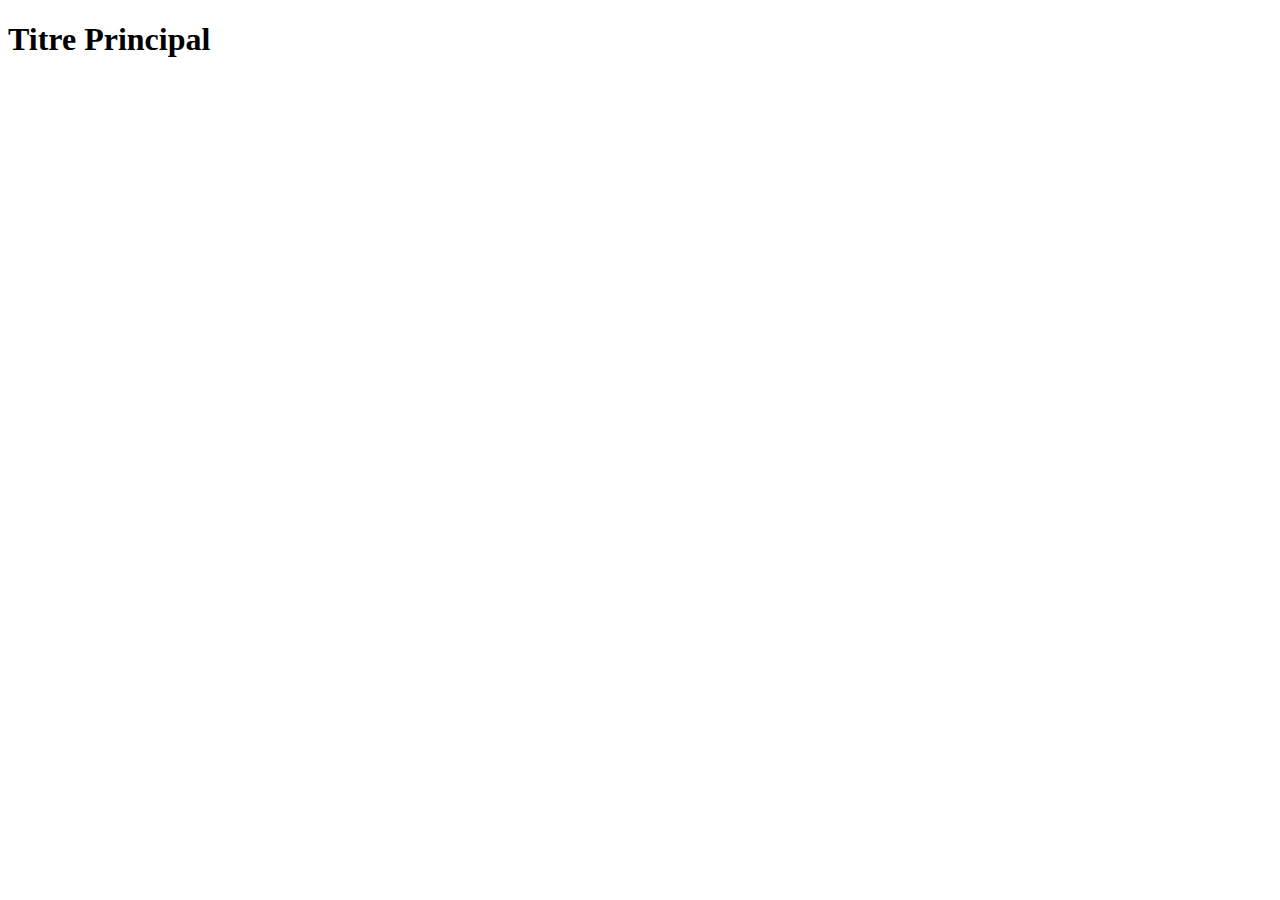
==== index.html @ 1e2970a4 "Create index.html" ====
<!DOCTYPE html>
<html lang="en">
<head>
    <meta charset="UTF-8">
    <meta name="viewport" content="width=device-width, initial-scale=1.0">
    <title>Portfolio</title>
    <link rel="stylesheet" href="style.css">
</head>
<body>
    <h1>Titre Principal</h1>
</body>
</html>
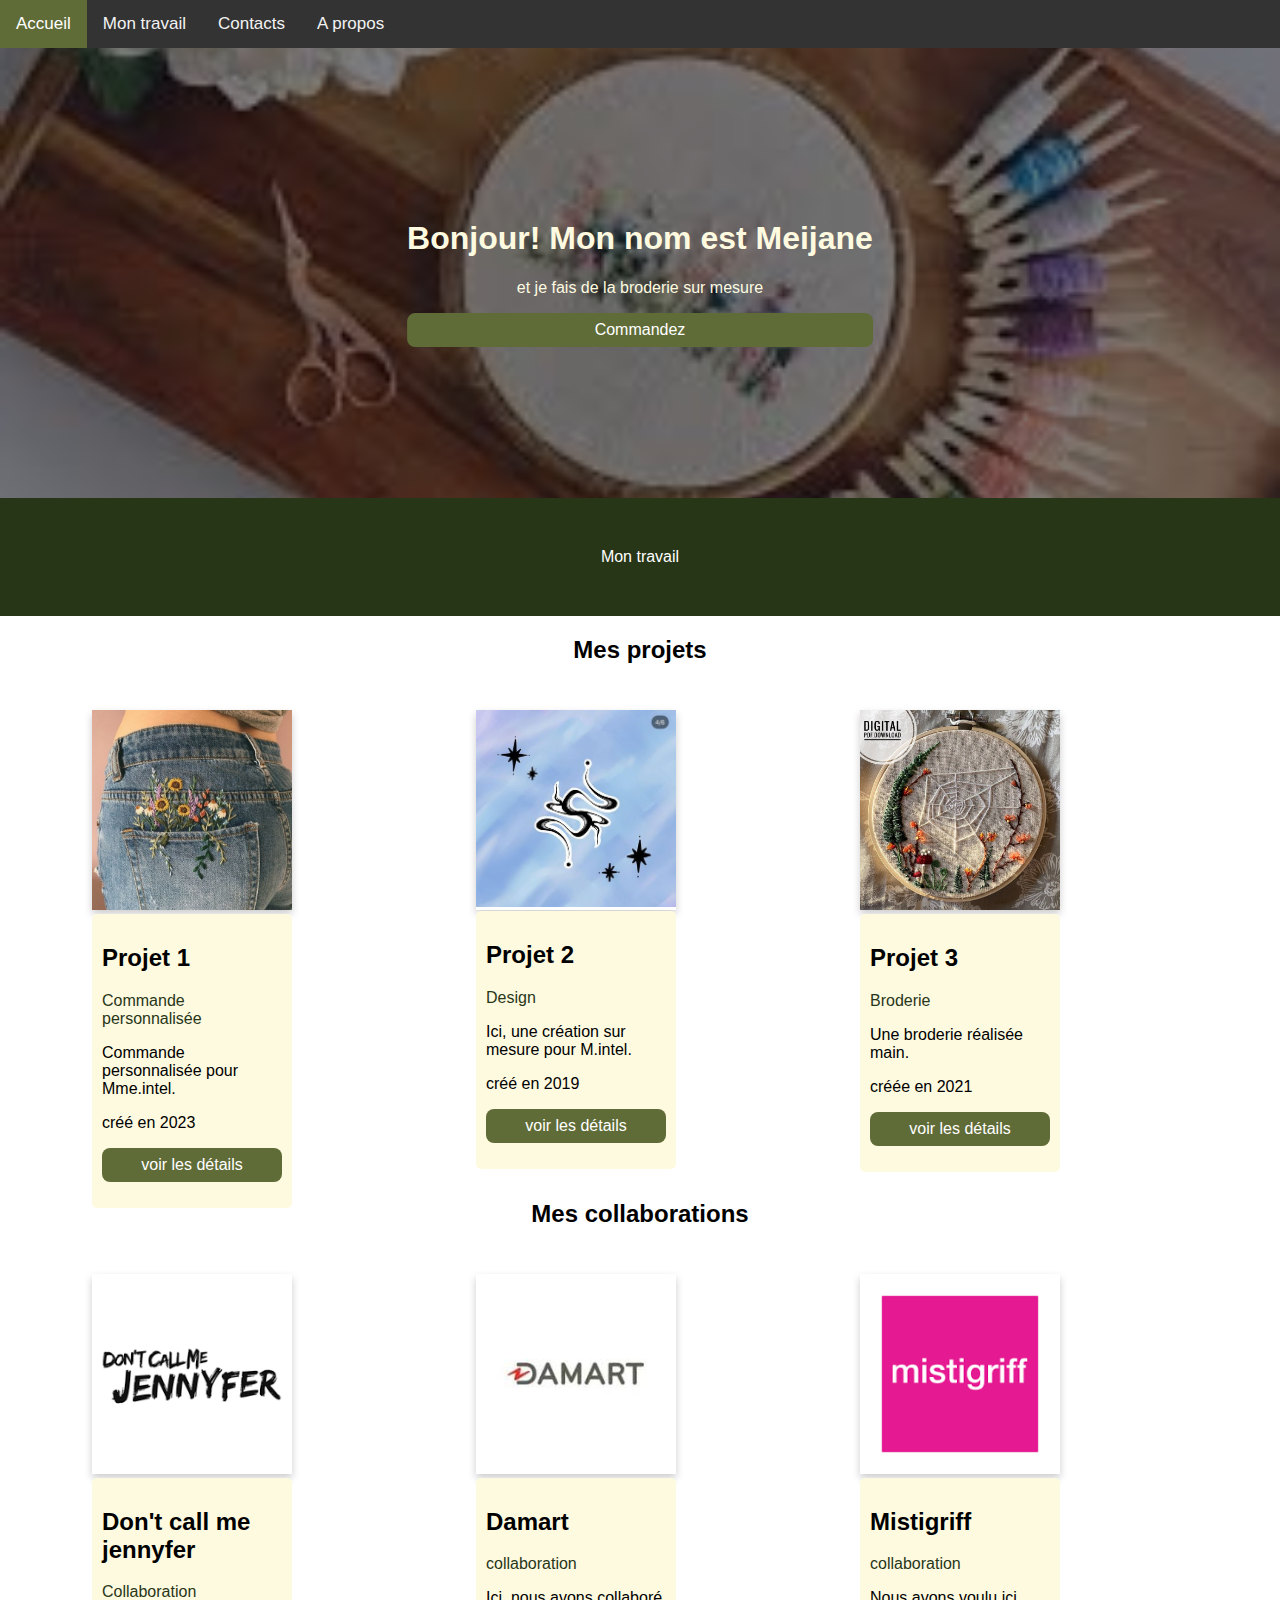
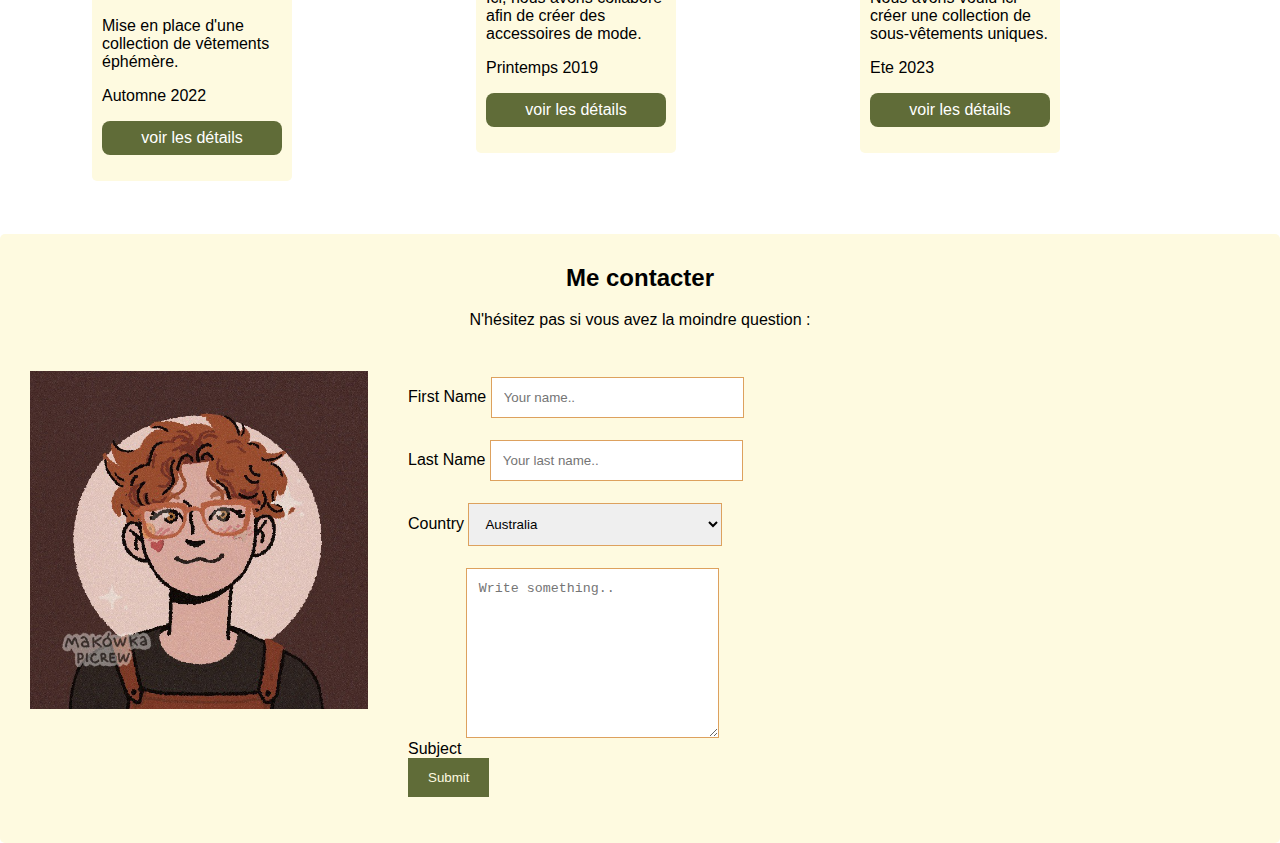
==== commit 25b65904: "mise à jour 06/11" ====
--- a/index.html
+++ b/index.html
@@ -7,6 +7,176 @@
     <link rel="stylesheet" href="style.css">
 </head>
 <body>
-    <h1>Titre Principal</h1>
+    <!-- bannière -->
+    <header>
+<div class="topnav">
+    <a class="active" href="#home">Accueil</a>
+    <a href="#news">Mon travail</a>
+    <a href="#contact">Contacts</a>
+    <a href="#about">A propos</a>
+  </div> 
+  </header>
+
+  <div class="hero-image">
+    <div class="hero-text">
+      <h1>Bonjour! Mon nom est Meijane</h1>
+      <p>et je fais de la broderie sur mesure</p>
+      <a class="button" href=""> Commandez</a>
+    </div>
+  </div> 
+  <div class="about-section">
+    <div id= "news"<h1>Mon travail</h1></div>
+  </div>
+ 
+  <!--première ligne-->
+ 
+  <h2 style="text-align:center">Mes projets</h2>
+  <div class="row">
+    <div class="column">
+      <div class="zoom card">
+        <img src="/image/Broderie 10 idées créatives pour personnaliser vos vêtements.jpg" alt="" style="width:100%">
+        <div class="container">
+          <h2>Projet 1</h2>
+          <p class="title">Commande personnalisée</p>
+          <p>Commande personnalisée pour Mme.intel.</p>
+          <p>créé en 2023</p>
+          <p><button class="button">voir les détails</button></p>
+        </div>
+      </div>
+    </div>
+  
+
+    <div class="column">
+<div class="zoom card">
+<img src="/image/tattoo.jpg" alt="" style="width:100%">
+        <div class="container">
+          <h2>Projet 2</h2>
+          <p class="title">Design</p>
+          <p>Ici, une création sur mesure pour M.intel.</p>
+          <p>créé en 2019</p>
+          <p><button class="button">voir les détails</button></p>
+        </div>
+      </div>
+    </div>
+  
+    <div class="column">
+      <div class="zoom card ">
+        <img src="/image/Modèle Web de jardin Motif de broderie de jardin Cottagecore.jpg" alt="" style="width:100%">
+        <div class="container">
+          <h2>Projet 3</h2>
+          <p class="title">Broderie</p>
+          <p>Une broderie réalisée main.</p>
+          <p>créée en 2021</p>
+          <p><button class="button">voir les détails</button></p>
+        </div>
+      </div>
+    </div>
+  </div> 
+  <br>
+<br>
+<br>
+<br>
+<br>
+<br>
+<br>
+<br>
+<br>
+<br>
+<br>
+<br>
+<br>
+    <!-- deuxième ligne -->
+
+  <h2 style="text-align:center">Mes collaborations</h2>
+  <div class="row">
+    <div class="column">
+      <div class="zoom card">
+        <img src="/image/jn.png" alt="" style="width:100%">
+        <div class="container">
+          <h2> Don't call me jennyfer</h2>
+          <p class="title">Collaboration</p>
+          <p>Mise en place d'une collection de vêtements éphémère.</p>
+          <p>Automne 2022</p>
+          <p><button class="button">voir les détails</button></p>
+        </div>
+      </div>
+    </div>
+
+    <div class="column">
+      <div class="zoom card">
+        <img src="/image/dm.jpg" alt="" style="width:100%">
+        <div class="container">
+          <h2>Damart</h2>
+          <p class="title"> collaboration</p>
+          <p>Ici, nous avons collaboré afin de créer des accessoires de mode.</p>
+          <p>Printemps 2019</p>
+          <p><button class="button">voir les détails</button></p>
+        </div>
+      </div>
+    </div>
+  
+    <div class="column">
+      <div class="zoom card">
+        <img src="/image/ms.png" alt="" style="width:100%">
+        <div class="container">
+          <h2>Mistigriff</h2>
+          <p class="title"> collaboration</p>
+          <p> Nous avons voulu ici créer une collection de sous-vêtements uniques.</p>
+          <p>Ete 2023</p>
+          <p><button class="button">voir les détails</button></p>
+        </div>
+      </div>
+    </div>
+  </div> 
+  <br>
+  <br>
+  <br>
+  <br>
+  <br>
+  <br>
+  <br>
+  <br>
+  <br>
+  <br>
+  <br>
+  <br>
+  <br>
+  <br>
+  <br>
+  <br>
+  <br>
+  <br>
+
+
+
+<!-- contact -->
+<div class="container">
+    <div style="text-align:center">
+      <h2 id="contact">Me contacter</h2>
+      <p> N'hésitez pas si vous avez la moindre question :</p>
+    </div>
+    <div class="row">
+      <div class="column">
+        <img src="image/367635062_812480610409447_7018609756921088614_n.jpg" style="width:100%">
+      </div>
+      <div class="column">
+        <form action="/action_page.php">
+          <label for="fname">First Name</label>
+          <input type="text" id="fname" name="firstname" placeholder="Your name..">
+          <label for="lname">Last Name</label>
+          <input type="text" id="lname" name="lastname" placeholder="Your last name..">
+          <label for="country">Country</label>
+          <select id="country" name="country">
+            <option value="australia">Australia</option>
+            <option value="canada">Canada</option>
+            <option value="usa">USA</option>
+          </select>
+          <label for="subject">Subject</label>
+          <textarea id="subject" name="subject" placeholder="Write something.." style="height:170px"></textarea>
+          <input type="submit" value="Submit">
+        </form>
+      </div>
+    </div>
+  </div> 
 </body>
-</html>+</html>
--- a/style.css
+++ b/style.css
@@ -0,0 +1,289 @@
+
+
+    /*ajoute une couleur de fond à la barre de nav*/
+.topnav {
+    background-color: #333;
+    overflow: hidden;
+  }
+  
+  /* Stylise les liens dans la barre de nav*/
+  .topnav a {
+    float: left;
+    color: #f2f2f2;
+    text-align: center;
+    padding: 14px 16px;
+    text-decoration: none;
+    font-size: 17px;
+  }
+  
+  /* Change la couleur des liens hover */
+  .topnav a:hover {
+    background-color: #ddd;
+    color: black;
+  }
+  
+  /*ajoute couleur au lien*/
+  .topnav a.active {
+    background-color: #606C38;
+    color: white;
+  }
+
+  body, html {
+    height: 100%;
+}
+
+/* hero image */
+.hero-image {
+  /* "linear-gradient" = effet assombri. */
+  background-image: linear-gradient(rgba(0, 0, 0, 0.5), rgba(0, 0, 0, 0.5)), url("image/imagesbb.jpg");
+
+  /* Set a specific height */
+  height: 50%;
+
+  /* Position et center pour échelonner correctement */
+  background-position: center;
+  background-repeat: no-repeat;
+  background-size: cover;
+  position: relative;
+}
+
+/* Place le texte au centre de l'image */
+.hero-text {
+  text-align: center;
+  position: absolute;
+  top: 50%;
+  left: 50%;
+  transform: translate(-50%, -50%);
+  color: #FEFAE0;
+}
+
+.button {
+    background-color: #606C38;
+    border: none;
+    color: #FEFAE0;
+    padding: 15px 32px;
+    text-align: center;
+    text-decoration: none;
+    display: inline-block;
+    font-size: 16px;
+    border-radius: 8px;
+  }
+
+  .button:hover {
+    background-color: #DDA15E;
+    transition-duration: 0.6s
+  }
+
+/* première ligne */
+  body {
+    font-family: Arial, Helvetica, sans-serif;
+    margin: 0;
+  }
+  
+  html {
+    box-sizing: border-box;
+  }
+  
+  *, *:before, *:after {
+    box-sizing: inherit;
+  }
+  
+  .column {
+    float: left;
+    width: 33.3%;
+    margin-bottom: 16px;
+    padding: 0 8px;
+  }
+  
+  .card {
+    box-shadow: 0 4px 8px 0 rgba(0, 0, 0, 0.2);
+    margin: 8px;
+ 
+    
+  }
+  
+  .about-section {
+    padding: 50px;
+    text-align: center;
+    background-color: #283618;
+    color: white;
+  }
+  
+  .container {
+    padding: 0 16px;
+  }
+  
+  .container::after, .row::after {
+    content: "";
+    clear: both;
+    display: table;
+  }
+  
+  .title {
+    color: #283618;
+  }
+  
+  .button {
+    border: none;
+    outline: 0;
+    display: inline-block;
+    padding: 8px;
+    color: white;
+    background-color: #606C38;
+    text-align: center;
+    cursor: pointer;
+    width: 100%;
+  }
+  
+  .button:hover {
+    background-color: #DDA15E;
+    transition-duration: 0.6s
+  }
+  
+  @media screen and (max-width: 650px) {
+    .column {
+      width: 100%;
+      display: block;
+    }
+  }
+
+  /* deuxième ligne */
+  body {
+    font-family: Arial, Helvetica, sans-serif;
+    margin: 0;
+  }
+  
+  html {
+    box-sizing: border-box;
+  }
+  
+  *, *:before, *:after {
+    box-sizing: inherit;
+  }
+  
+  .column {
+    float: left;
+    width: 33.3%;
+    margin-bottom: 16px;
+    padding: 0 8px;
+  }
+  
+  .card {
+    box-shadow: 0 4px 8px 0 rgba(0, 0, 0, 0.2);
+    margin: 8px;
+    
+  }
+  
+  .about-section {
+    padding: 50px;
+    text-align: center;
+    background-color: #283618;
+    color: white;
+  }
+  
+  .container {
+    padding: 0 16px;
+  }
+  
+  .container::after, .row::after {
+    content: "";
+    clear: both;
+    display: table;
+  }
+  
+  .title {
+    color: #283618;
+  }
+  
+  .button {
+    border: none;
+    outline: 0;
+    display: inline-block;
+    padding: 8px;
+    color: white;
+    background-color: #606C38;
+    text-align: center;
+    cursor: pointer;
+    width: 100%;
+  }
+  
+  .button:hover {
+    background-color: #DDA15E;
+    transition-duration: 0.6s
+  }
+  
+  @media screen and (max-width: 650px) {
+    .column {
+      width: 100%;
+      display: block;
+    }
+  }
+
+  .zoom {
+    transition: transform .2s; /* Animation */
+    width: 200px;
+    height: 200px;
+    margin: 0 auto;
+  }
+  
+  .zoom:hover {
+    transform: scale(1.5);
+  }
+
+/*contacts */
+* {
+  box-sizing: border-box;
+}
+
+/* Style inputs */
+input[type=text], select, textarea {
+  width: 75%;
+  padding: 12px;
+  border: 1px solid #DDA15E;
+  margin-top: 6px;
+  margin-bottom: 16px;
+  resize: vertical;
+}
+
+input[type=submit] {
+  background-color: #606C38;
+  color: #FEFAE0;
+  padding: 12px 20px;
+  border: none;
+  cursor: pointer;
+}
+
+input[type=submit]:hover {
+  background-color:#DDA15E ;
+  transition-duration: 0.6s ;
+}
+
+/* Style the container/contact section */
+.container {
+  border-radius: 5px;
+  background-color: #FEFAE0;
+  padding: 10px;
+}
+
+/* Create two columns that float next to eachother */
+.column {
+  float: center;
+  width: 30%;
+  margin-top: 6px;
+  padding: 20px;
+}
+
+/* Clear floats after the columns */
+.row:after {
+  content: "";
+  display: table;
+  clear: both;
+}
+
+/* Responsive layout - when the screen is less than 600px wide, make the two columns stack on top of each other instead of next to each other */
+@media screen and (max-width: 600px) {
+  .column, input[type=submit] {
+    width: 100%;
+    margin-top: 0;
+  }
+}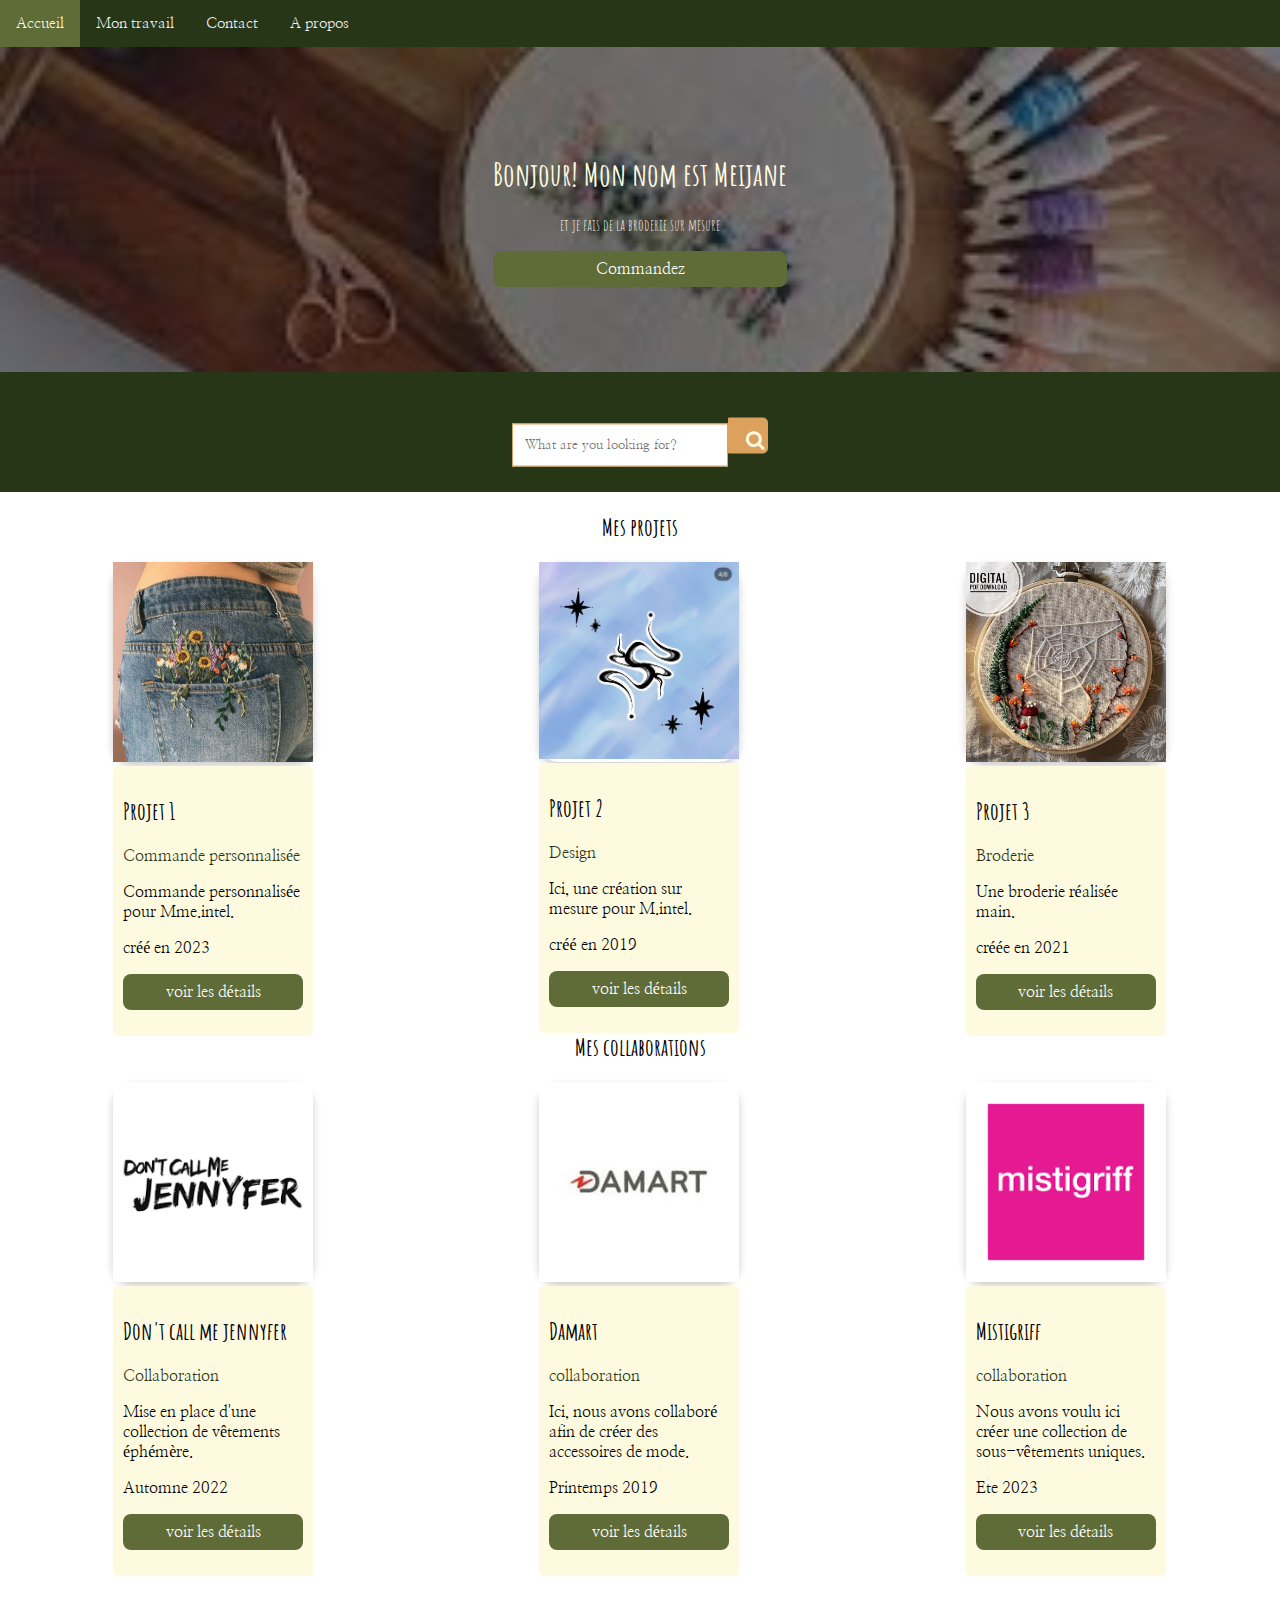
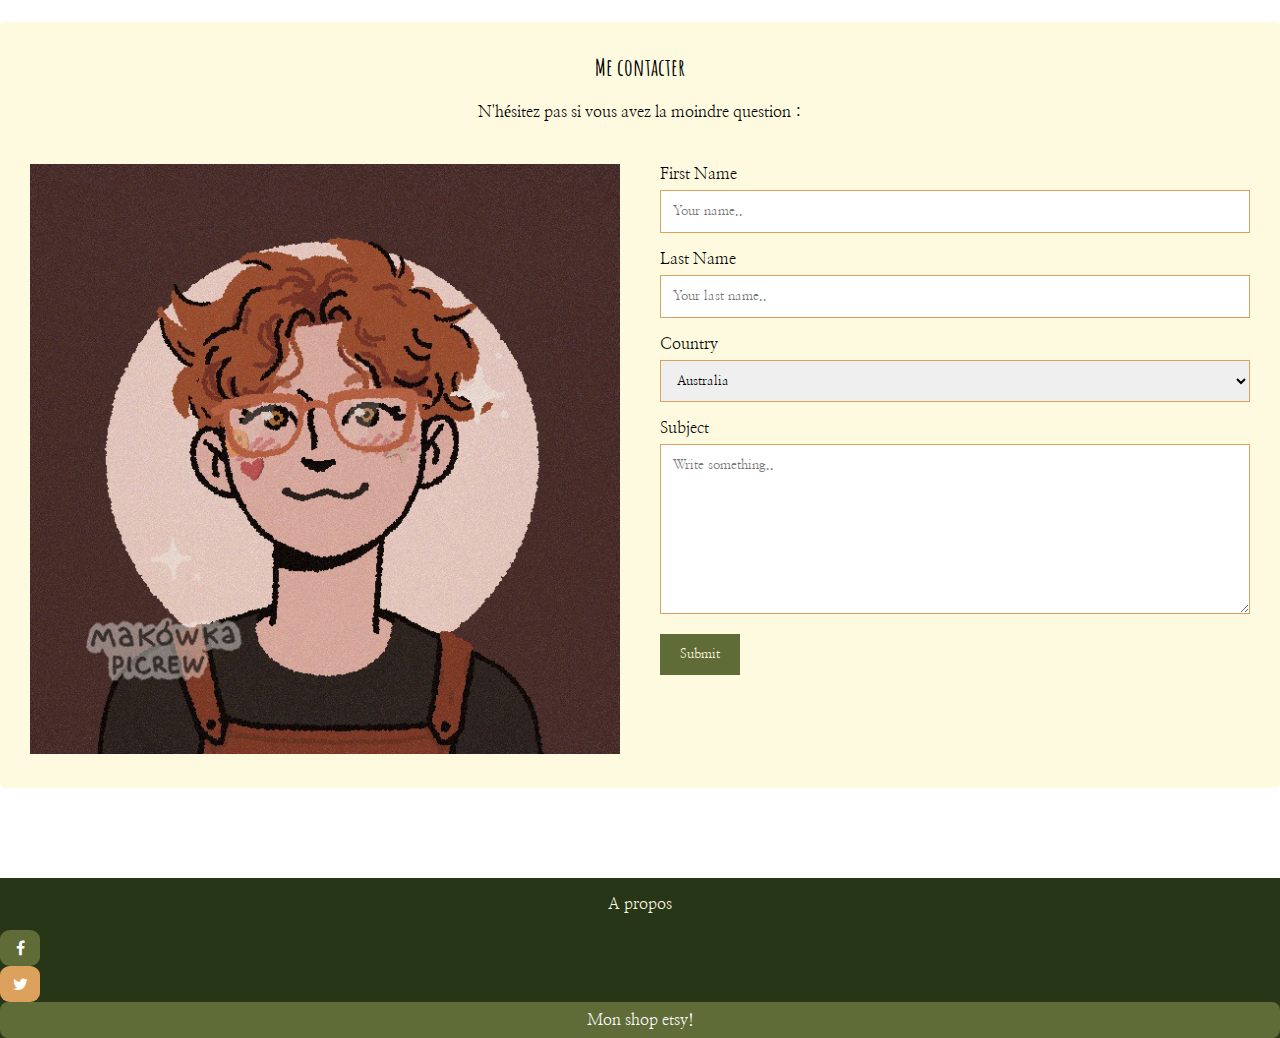
==== commit 32274fe7: "modif 7/11" ====
--- a/index.html
+++ b/index.html
@@ -5,42 +5,61 @@
     <meta name="viewport" content="width=device-width, initial-scale=1.0">
     <title>Portfolio</title>
     <link rel="stylesheet" href="style.css">
+    <link rel="preconnect" href="https://fonts.googleapis.com">
+<link rel="preconnect" href="https://fonts.gstatic.com" crossorigin>
+<link href="https://fonts.googleapis.com/css2?family=Amatic+SC&display=swap" rel="stylesheet">
+<link rel="preconnect" href="https://fonts.googleapis.com">
+<link rel="preconnect" href="https://fonts.gstatic.com" crossorigin>
+<link href="https://fonts.googleapis.com/css2?family=Amatic+SC:wght@700&display=swap" rel="stylesheet">
+<link rel="preconnect" href="https://fonts.googleapis.com">
+<link rel="preconnect" href="https://fonts.gstatic.com" crossorigin>
+<link href="https://fonts.googleapis.com/css2?family=Nanum+Myeongjo&display=swap" rel="stylesheet">
+<link rel="stylesheet" href="https://cdnjs.cloudflare.com/ajax/libs/font-awesome/4.7.0/css/font-awesome.min.css">
 </head>
 <body>
     <!-- bannière -->
     <header>
 <div class="topnav">
-    <a class="active" href="#home">Accueil</a>
-    <a href="#news">Mon travail</a>
-    <a href="#contact">Contacts</a>
-    <a href="#about">A propos</a>
+    <a class="text3 active" href="#home">Accueil</a>
+    <a class="text3" href="#news">Mon travail</a>
+    <a class="text3" href="#contact">Contact</a>
+    <a class="text3" href="#about">A propos</a>
+    <div class="wrap">
+      <div class="search">
+         <input class="text3" type="text" class="searchTerm" placeholder="What are you looking for?">
+         <button type="submit" class="searchButton">
+           <i class="fa fa-search"></i>
+        </button>
+      </div>
+   </div>
+    
   </div> 
   </header>
 
   <div class="hero-image">
     <div class="hero-text">
-      <h1>Bonjour! Mon nom est Meijane</h1>
-      <p>et je fais de la broderie sur mesure</p>
-      <a class="button" href=""> Commandez</a>
+      <h1 class="text2">Bonjour! Mon nom est Meijane</h1>
+      <p class="text">et je fais de la broderie sur mesure</p>
+      <a class="text3 button" href="commandes.html" target="_blank"> Commandez</a>
     </div>
   </div> 
   <div class="about-section">
-    <div id= "news"<h1>Mon travail</h1></div>
+    <div id= "news"<h1 class="text2">Mon travail</h1></div>
   </div>
  
   <!--première ligne-->
  
-  <h2 style="text-align:center">Mes projets</h2>
+  <h2 class="text2" style="text-align:center">Mes projets</h2>
   <div class="row">
     <div class="column">
       <div class="zoom card">
         <img src="/image/Broderie 10 idées créatives pour personnaliser vos vêtements.jpg" alt="" style="width:100%">
         <div class="container">
-          <h2>Projet 1</h2>
-          <p class="title">Commande personnalisée</p>
-          <p>Commande personnalisée pour Mme.intel.</p>
-          <p>créé en 2023</p>
-          <p><button class="button">voir les détails</button></p>
+          <h2 class="text">Projet 1</h2>
+          <p class="text3 title">Commande personnalisée</p>
+          <p class="text3">Commande personnalisée pour Mme.intel.</p>
+          <p class="text3">créé en 2023</p>
+          <p><button class="text3 button">voir les détails</button></p>
         </div>
       </div>
     </div>
@@ -50,11 +69,11 @@
 <div class="zoom card">
 <img src="/image/tattoo.jpg" alt="" style="width:100%">
         <div class="container">
-          <h2>Projet 2</h2>
-          <p class="title">Design</p>
-          <p>Ici, une création sur mesure pour M.intel.</p>
-          <p>créé en 2019</p>
-          <p><button class="button">voir les détails</button></p>
+          <h2 class="text">Projet 2</h2>
+          <p class="text3 title">Design</p>
+          <p class="text3">Ici, une création sur mesure pour M.intel.</p>
+          <p class="text3">créé en 2019</p>
+          <p><button class="text3 button">voir les détails</button></p>
         </div>
       </div>
     </div>
@@ -63,11 +82,11 @@
       <div class="zoom card ">
         <img src="/image/Modèle Web de jardin Motif de broderie de jardin Cottagecore.jpg" alt="" style="width:100%">
         <div class="container">
-          <h2>Projet 3</h2>
-          <p class="title">Broderie</p>
-          <p>Une broderie réalisée main.</p>
-          <p>créée en 2021</p>
-          <p><button class="button">voir les détails</button></p>
+          <h2 class="text">Projet 3</h2>
+          <p class="text3 title">Broderie</p>
+          <p class="text3">Une broderie réalisée main.</p>
+          <p class="text3">créée en 2021</p>
+          <p><button class="text3 button">voir les détails</button></p>
         </div>
       </div>
     </div>
@@ -87,43 +106,43 @@
 <br>
     <!-- deuxième ligne -->
 
-  <h2 style="text-align:center">Mes collaborations</h2>
+  <h2 class="text2" style="text-align:center">Mes collaborations</h2>
   <div class="row">
-    <div class="column">
+    <div class="flex column">
       <div class="zoom card">
         <img src="/image/jn.png" alt="" style="width:100%">
         <div class="container">
-          <h2> Don't call me jennyfer</h2>
-          <p class="title">Collaboration</p>
-          <p>Mise en place d'une collection de vêtements éphémère.</p>
-          <p>Automne 2022</p>
-          <p><button class="button">voir les détails</button></p>
-        </div>
-      </div>
-    </div>
-
-    <div class="column">
+          <h2 class="text"> Don't call me jennyfer</h2>
+          <p class="text3 title">Collaboration</p>
+          <p class="text3">Mise en place d'une collection de vêtements éphémère.</p>
+          <p class="text3">Automne 2022</p>
+          <p><button class="text3 button">voir les détails</button></p>
+        </div>
+      </div>
+    </div>
+
+    <div class="flex column">
       <div class="zoom card">
         <img src="/image/dm.jpg" alt="" style="width:100%">
         <div class="container">
-          <h2>Damart</h2>
-          <p class="title"> collaboration</p>
-          <p>Ici, nous avons collaboré afin de créer des accessoires de mode.</p>
-          <p>Printemps 2019</p>
-          <p><button class="button">voir les détails</button></p>
+          <h2 class="text">Damart</h2>
+          <p class="text3 title"> collaboration</p>
+          <p class="text3">Ici, nous avons collaboré afin de créer des accessoires de mode.</p>
+          <p class="text3">Printemps 2019</p>
+          <p><button class="text3 button">voir les détails</button></p>
         </div>
       </div>
     </div>
   
-    <div class="column">
+    <div class=" flex column">
       <div class="zoom card">
         <img src="/image/ms.png" alt="" style="width:100%">
         <div class="container">
-          <h2>Mistigriff</h2>
-          <p class="title"> collaboration</p>
-          <p> Nous avons voulu ici créer une collection de sous-vêtements uniques.</p>
-          <p>Ete 2023</p>
-          <p><button class="button">voir les détails</button></p>
+          <h2 class="text">Mistigriff</h2>
+          <p class="text3 title"> collaboration</p>
+          <p class="text3"> Nous avons voulu ici créer une collection de sous-vêtements uniques.</p>
+          <p class="text3">Ete 2023</p>
+          <p><button class="text3 button">voir les détails</button></p>
         </div>
       </div>
     </div>
@@ -152,31 +171,44 @@
 <!-- contact -->
 <div class="container">
     <div style="text-align:center">
-      <h2 id="contact">Me contacter</h2>
-      <p> N'hésitez pas si vous avez la moindre question :</p>
+      <h2 class="text2" id="contact">Me contacter</h2>
+      <p class="text3"> N'hésitez pas si vous avez la moindre question :</p>
     </div>
     <div class="row">
-      <div class="column">
+      <div class="column3">
         <img src="image/367635062_812480610409447_7018609756921088614_n.jpg" style="width:100%">
       </div>
-      <div class="column">
+      <div class="column3">
         <form action="/action_page.php">
-          <label for="fname">First Name</label>
-          <input type="text" id="fname" name="firstname" placeholder="Your name..">
-          <label for="lname">Last Name</label>
-          <input type="text" id="lname" name="lastname" placeholder="Your last name..">
-          <label for="country">Country</label>
-          <select id="country" name="country">
-            <option value="australia">Australia</option>
-            <option value="canada">Canada</option>
-            <option value="usa">USA</option>
+          <label class="text3" for="fname">First Name</label>
+          <input class="text3" type="text" id="fname" name="firstname" placeholder="Your name..">
+          <label class="text3" for="lname">Last Name</label>
+          <input class="text3" type="text" id="lname" name="lastname" placeholder="Your last name..">
+          <label class="text3" for="country">Country</label>
+          <select class="text3" id="country" name="country">
+            <option class="text3" value="australia">Australia</option>
+            <option class="text3" value="canada">Canada</option>
+            <option class="text3" value="usa">USA</option>
           </select>
-          <label for="subject">Subject</label>
-          <textarea id="subject" name="subject" placeholder="Write something.." style="height:170px"></textarea>
-          <input type="submit" value="Submit">
+          <label class="text3" for="subject">Subject</label>
+          <textarea class="text3" id="subject" name="subject" placeholder="Write something.." style="height:170px"></textarea>
+          <input class="text3" type="submit" value="Submit">
         </form>
       </div>
     </div>
   </div> 
+  <br>
+  <br>
+  <br>
+  <br>
+  <br>
+
+  <!-- pied de page -->
+  <div class="footer">
+    <p id="about" class="text3">A propos</p>
+    <a href="#" class="fa fa-facebook"></a>
+<a href="#" class="fa fa-twitter"></a>
+<a class="button text3" href="https://knotsbymei.etsy.com">Mon shop etsy!</a>
+  </div>
 </body>
 </html>
--- a/style.css
+++ b/style.css
@@ -2,34 +2,90 @@
 
     /*ajoute une couleur de fond à la barre de nav*/
 .topnav {
-    background-color: #333;
+    background-color: #283618;
     overflow: hidden;
   }
-  
+  .text{
+    font-family: 'Amatic SC', sans-serif;
+  }
+
+  /*gras*/
+  .text2{
+    font-family: 'Amatic SC', sans-serif;
+  }
+
+  .text3{
+    font-family: 'Nanum Myeongjo', serif;
+    text-decoration: none;
+  }
   /* Stylise les liens dans la barre de nav*/
   .topnav a {
     float: left;
     color: #f2f2f2;
+    display:  block;
     text-align: center;
     padding: 14px 16px;
     text-decoration: none;
-    font-size: 17px;
+    font-size: 15px;
   }
   
   /* Change la couleur des liens hover */
   .topnav a:hover {
-    background-color: #ddd;
-    color: black;
+    background-color: #FEFAE0;
+    color: #283618;
   }
   
   /*ajoute couleur au lien*/
   .topnav a.active {
     background-color: #606C38;
-    color: white;
+    color: #FEFAE0;
+  }
+  
+  .search {
+    width: 100%;
+    position: relative;
+    display: flex;
+  }
+  
+  .searchTerm {
+    width: 100%;
+    border: 3px solid #00B4CC;
+    border-right: none;
+    padding: 5px;
+    height: 20px;
+    border-radius: 5px 0 0 5px;
+    outline: none;
+    color: #9DBFAF;
+  }
+  
+  .searchTerm:focus{
+    color: #606C38;
+  }
+  
+  .searchButton {
+    width: 40px;
+    height: 36px;
+    border: 1px solid #DDA15E;
+    background: #DDA15E;
+    text-align: center;
+    color: #FEFAE0;
+    border-radius: 0 5px 5px 0;
+    cursor: pointer;
+    font-size: 20px;
+  }
+  
+  /*Resize the wrap to see the search bar change!*/
+  .wrap{
+    width: 20%;
+    position: absolute;
+    top: 50%;
+    left: 50%;
+    transform: translate(-50%, -50%);
   }
 
   body, html {
-    height: 100%;
+    height: 85%;
+    scroll-behavior: smooth;
 }
 
 /* hero image */
@@ -93,11 +149,13 @@
     width: 33.3%;
     margin-bottom: 16px;
     padding: 0 8px;
+    
   }
   
   .card {
     box-shadow: 0 4px 8px 0 rgba(0, 0, 0, 0.2);
     margin: 8px;
+    border-radius: 10%;
  
     
   }
@@ -107,10 +165,12 @@
     text-align: center;
     background-color: #283618;
     color: white;
+    
   }
   
   .container {
     padding: 0 16px;
+    
   }
   
   .container::after, .row::after {
@@ -227,17 +287,18 @@
   }
   
   .zoom:hover {
-    transform: scale(1.5);
-  }
+    transform: scale(1.1);
+  }
+
 
 /*contacts */
 * {
   box-sizing: border-box;
 }
 
-/* Style inputs */
+
 input[type=text], select, textarea {
-  width: 75%;
+  width: 100%;
   padding: 12px;
   border: 1px solid #DDA15E;
   margin-top: 6px;
@@ -258,32 +319,71 @@
   transition-duration: 0.6s ;
 }
 
-/* Style the container/contact section */
+
 .container {
   border-radius: 5px;
   background-color: #FEFAE0;
   padding: 10px;
 }
 
-/* Create two columns that float next to eachother */
-.column {
-  float: center;
-  width: 30%;
+
+.column3 {
+  float: left;
+  width: 50%;
   margin-top: 6px;
   padding: 20px;
 }
 
-/* Clear floats after the columns */
+
 .row:after {
   content: "";
   display: table;
   clear: both;
 }
 
-/* Responsive layout - when the screen is less than 600px wide, make the two columns stack on top of each other instead of next to each other */
+ 
 @media screen and (max-width: 600px) {
   .column, input[type=submit] {
     width: 100%;
     margin-top: 0;
   }
+}
+
+/*pied de page*/
+.footer {
+  display: grid;
+  left: 0;
+  bottom: 0;
+  width: 100%;
+  background-color: #283618;
+  color: #FEFAE0;
+  text-align: center;
+}
+.fa {
+  padding: 10px;
+  font-size: 30px;
+  width: 40px;
+  text-align: center;
+  text-decoration: none;
+  border-radius: 25%;
+
+}
+
+/* Add a hover effect if you want */
+.fa:hover {
+  opacity: 0.7;
+}
+
+/* Set a specific color for each brand */
+
+/* Facebook */
+.fa-facebook {
+  background: #606C38;
+  color: white;
+}
+
+/* Twitter */
+.fa-twitter {
+  background: #DDA15E;
+  color: white;
 }